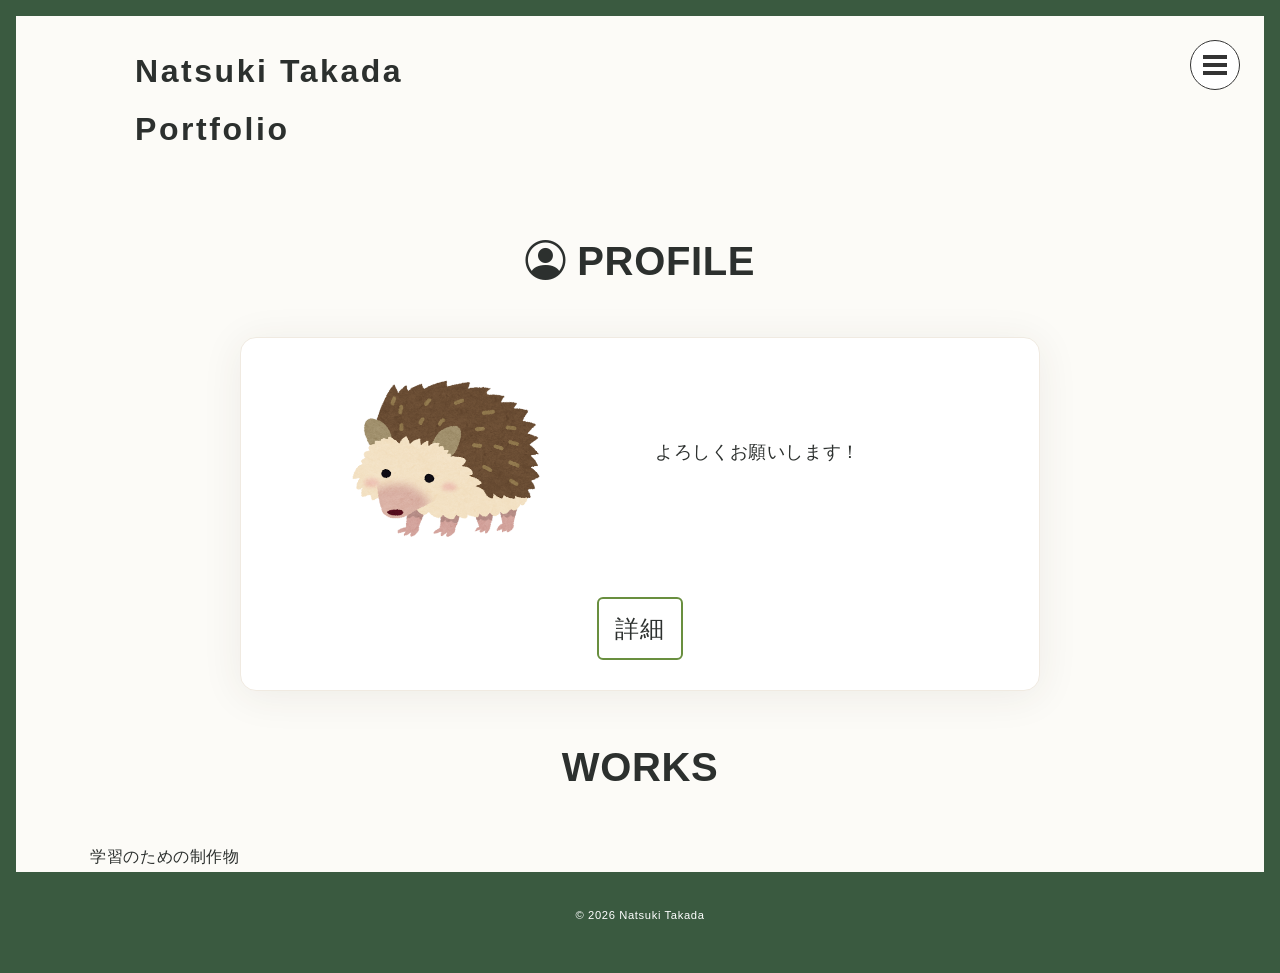
==== index.html @ fc5994f1 "作成中のポートフォリオ" ====
<!DOCTYPE html>
<html lang="ja">

<head>
    <meta charset="UTF-8">
    <meta name="viewport" content="width=device-width, initial-scale=1.0">
    <title>Natsuki Takada Portfolio</title>
    <!-- Bootstrap Icons -->
    <link rel="stylesheet" href="https://cdn.jsdelivr.net/npm/bootstrap-icons@1.13.1/font/bootstrap-icons.min.css">
    <!-- リセットCSS -->
    <link rel="stylesheet" href="css/ress.css">
    <link rel="stylesheet" href="css/style.css">
</head>

<body>
    <!-- header -->
    <header class="page-header wrapper">
        <h1 class="title"><a href="index.html">
                Natsuki Takada<br>
                Portfolio</a>
        </h1>
        <nav>
            <ul class="main-nav">
                <li class="nav-icons"><i class="bi bi-cloud-moon"></i><i class="bi bi-moon-stars"></i></li>
                <li class="nav-menu"><a href="index.html">TOP</a></li>
                <li class="nav-menu"><a href="profile.html">PROFILE</a></li>
                <li class="nav-menu"><a href="creation.html">WORKS</a></li>
            </ul>
        </nav>
        <button type="button" id="navbtn" aria-label="詳細はこちら"></button>
    </header>

    <main class="home-content wrapper">
        <h2 class="page-title"><i class="bi bi-person-circle"></i> PROFILE</h2>
        <div class="profile-card">
            <div class="two-column-wrapper">
                <div class="two-column-image profile">
                    <img src="images/profile.png" alt="プロフィールイラスト">
                </div>
                <div class="two-column-text">
                    <p class="main-text">よろしくお願いします！</p>
                </div>
            </div>
            <div class="go-profile">
                <a class="btn-profile" href="profile.html">詳細</a>
            </div>
        </div>
        <h2 class="page-title">WORKS</h2>
        <div class="works-card">
            <p>学習のための制作物</p>
            <div class="card-wrapper">
            </div>
        </div>
    </main><!-- /.home-content wrapper -->
    <footer>
        <div class="wrapper">
            <p><small>&copy; 2026 Natsuki Takada</small></p>
        </div>
    </footer>
    <script src="js/menu.js"></script>
</body>

</html>
---- css/ress.css ----
/* resset.dev • v6.0.0 */

/* # =================================================================
   # Global selectors
   # ================================================================= */

html {
  box-sizing: border-box;
  -webkit-text-size-adjust: 100%; /* Prevent adjustments of font size after orientation changes in iOS */
  word-break: normal;
  -moz-tab-size: 4;
  tab-size: 4;
}

*,
::before,
::after {
  background-repeat: no-repeat; /* Set `background-repeat: no-repeat` to all elements and pseudo elements */
  box-sizing: inherit;
}

::before,
::after {
  text-decoration: inherit; /* Inherit text-decoration and vertical align to ::before and ::after pseudo elements */
  vertical-align: inherit;
}

* {
  padding: 0; /* Reset `padding` and `margin` of all elements */
  margin: 0;
}

/* # =================================================================
   # General elements
   # ================================================================= */

hr {
  overflow: visible; /* Show the overflow in Edge and IE */
  height: 0; /* Add the correct box sizing in Firefox */
  color: inherit; /* Correct border color in Firefox. */
}

details,
main {
  display: block; /* Render the `main` element consistently in IE. */
}

summary {
  display: list-item; /* Add the correct display in all browsers */
}

small {
  font-size: 80%; /* Set font-size to 80% in `small` elements */
}

[hidden] {
  display: none; /* Add the correct display in IE */
}

abbr[title] {
  border-bottom: none; /* Remove the bottom border in Chrome 57 */
  /* Add the correct text decoration in Chrome, Edge, IE, Opera, and Safari */
  text-decoration: underline;
  text-decoration: underline dotted;
}

a {
  background-color: transparent; /* Remove the gray background on active links in IE 10 */
}

a:active,
a:hover {
  outline-width: 0; /* Remove the outline when hovering in all browsers */
}

code,
kbd,
pre,
samp {
  font-family: monospace, monospace; /* Specify the font family of code elements */
}

pre {
  font-size: 1em; /* Correct the odd `em` font sizing in all browsers */
}

b,
strong {
  font-weight: bolder; /* Add the correct font weight in Chrome, Edge, and Safari */
}

/* https://gist.github.com/unruthless/413930 */
sub,
sup {
  font-size: 75%;
  line-height: 0;
  position: relative;
  vertical-align: baseline;
}

sub {
  bottom: -0.25em;
}

sup {
  top: -0.5em;
}

table {
  border-color: inherit; /* Correct border color in all Chrome, Edge, and Safari. */
  text-indent: 0; /* Remove text indentation in Chrome, Edge, and Safari */
}

iframe {
  border-style: none;
}

/* # =================================================================
   # Accessibility
   # ================================================================= */

/* Specify the progress cursor of updating elements */
[aria-busy='true'] {
  cursor: progress;
}

/* Specify the pointer cursor of trigger elements */
[aria-controls] {
  cursor: pointer;
}

/* # =================================================================
   # Forms
   # ================================================================= */

input {
  border-radius: 0;
}

[type='number']::-webkit-inner-spin-button,
[type='number']::-webkit-outer-spin-button {
  height: auto; /* Correct the cursor style of increment and decrement buttons in Chrome */
}

[type='search'] {
  -webkit-appearance: textfield; /* Correct the odd appearance in Chrome and Safari */
  outline-offset: -2px; /* Correct the outline style in Safari */
}

[type='search']::-webkit-search-decoration {
  -webkit-appearance: none; /* Remove the inner padding in Chrome and Safari on macOS */
}

textarea {
  overflow: auto; /* Internet Explorer 11+ */
  resize: vertical; /* Specify textarea resizability */
}

button,
input,
optgroup,
select,
textarea {
  font: inherit; /* Specify font inheritance of form elements */
}

optgroup {
  font-weight: bold; /* Restore the font weight unset by the previous rule */
}

button {
  overflow: visible; /* Address `overflow` set to `hidden` in IE 8/9/10/11 */
}

button,
select {
  text-transform: none; /* Firefox 40+, Internet Explorer 11- */
}

/* Apply cursor pointer to button elements */
button,
[type='button'],
[type='reset'],
[type='submit'],
[role='button'] {
  cursor: pointer;
}

/* Remove inner padding and border in Firefox 4+ */
button::-moz-focus-inner,
[type='button']::-moz-focus-inner,
[type='reset']::-moz-focus-inner,
[type='submit']::-moz-focus-inner {
  border-style: none;
  padding: 0;
}

/* Replace focus style removed in the border reset above */
button:-moz-focusring,
[type='button']::-moz-focus-inner,
[type='reset']::-moz-focus-inner,
[type='submit']::-moz-focus-inner {
  outline: 1px dotted ButtonText;
}

button,
html [type='button'], /* Prevent a WebKit bug where (2) destroys native `audio` and `video`controls in Android 4 */
[type='reset'],
[type='submit'] {
  -webkit-appearance: button; /* Correct the inability to style clickable types in iOS */
}

/* Remove the default button styling in all browsers */
button,
input,
select,
textarea {
  background-color: transparent;
  border-style: none;
}

a:focus,
button:focus,
input:focus,
select:focus,
textarea:focus {
  outline-width: 0;
}

/* Style select like a standard input */
select {
  -moz-appearance: none; /* Firefox 36+ */
  -webkit-appearance: none; /* Chrome 41+ */
}

select::-ms-expand {
  display: none; /* Internet Explorer 11+ */
}

select::-ms-value {
  color: currentColor; /* Internet Explorer 11+ */
}

legend {
  border: 0; /* Correct `color` not being inherited in IE 8/9/10/11 */
  color: inherit; /* Correct the color inheritance from `fieldset` elements in IE */
  display: table; /* Correct the text wrapping in Edge and IE */
  max-width: 100%; /* Correct the text wrapping in Edge and IE */
  white-space: normal; /* Correct the text wrapping in Edge and IE */
  max-width: 100%; /* Correct the text wrapping in Edge 18- and IE */
}

::-webkit-file-upload-button {
  /* Correct the inability to style clickable types in iOS and Safari */
  -webkit-appearance: button;
  color: inherit;
  font: inherit; /* Change font properties to `inherit` in Chrome and Safari */
}

/* Replace pointer cursor in disabled, not-editable, or otherwise inoperable elements */
[disabled],
[aria-disabled='true'] {
  cursor: default;
}

/* # =================================================================
   # Specify media element style
   # ================================================================= */

img {
  border-style: none; /* Remove border when inside `a` element in IE 8/9/10 */
}

/* Add the correct vertical alignment in Chrome, Firefox, and Opera */
progress {
  vertical-align: baseline;
}
---- css/style.css ----
@charset "UTF-8";

/* BASE #3a5a40
   ACCENT #eab308
   SUB #e2e8f0 */

:root {
    /* メインカラー */
    --color-olive: #3a5a40;
    --color-moss: #698f3f;
    /* アクセントカラー */
    --color-clay-beige: #eab308;
    --color-clay-beige-light: #cca43b;
    /* サブカラー */
    --color-sand-brown: #e2e8f0;
    /* 背景 */
    --color-bg: #FCFBF7;
    /* テキスト */
    --color-text-main: #2c302e;
    --color-text-sub: #0f172a;
}

html {
    font-size: 100%;
    /* スクロールをスムーズに */
    scroll-behavior: smooth;
}

body {
    /* 游ゴシック3つがWindows用、ヒラギノ2つはMac用、メイリオは共通 */
    font-family: "Yu Gothic", "游ゴシック", YuGothic, "Hiragino Sans", "ヒラギノ角ゴシック", "メイリオ", sans-serif;
    /* Windowsでの游ゴシックかすれ対策 */
    font-weight: 500;
    background: var(--color-bg);
    color: var(--color-text-main);
    /* 行間と字間の幅（emは自動で文字の大きさに合わせてくれる） */
    line-height: 1.8;
    letter-spacing: 0.04em;
    position: relative;
    min-height: 100vh;
    /* 周囲を囲む */
    border: 1rem solid var(--color-olive);
    /* 横にはみ出た要素を非表示にする */
    overflow-x: hidden;
}

a {
    /* 下線なし */
    text-decoration: none;
}

.wrapper {
    /* 最大幅1100px */
    max-width: 1100px;
    margin: 0 auto;
}

/* モバイル版 */
@media (max-width: 600px) {
    .wrapper {
        padding: 0 4%;
    }
}

/* ----- ヘッダー ----- */
h1 {
    letter-spacing: 0.16rem;
    padding: 3vh 5vh;
}

h1 a {
    /* 親(h1)の色を引き継ぐ */
    color: inherit;
    display: block;
    cursor: pointer;
}

.page-header {
    display: flex;
    justify-content: space-between;
}

@media (max-width: 600px) {
    .page-header {
        flex-direction: column;
        align-items: center;
    }
}

/* ----- ナビゲーションボタン ----- */
.main-nav {
    position: fixed;
    top: -100%;
    left: 0;
    width: 100%;
    height: 100vh;
    background: rgba(0, 0, 0, 0.9);
    color: rgba(255, 255, 255, 0.95);
    display: flex;
    font-weight: 600;
    /* 縦並びにする */
    flex-direction: column;
    justify-content: center;
    align-items: center;
    /* 初期余白を消して真ん中揃え */
    padding: 0;
    font-size: 1.25rem;
    list-style: none;
    /* 上からスライド */
    transition: top 0.5s;
    /* 他の要素より手前に表示 */
    z-index: 90;
}

/* 切り替わりアイコンのベース設定 */
.bi-cloud-moon,
.bi-moon-stars {
    position: absolute;
    left: 60%;
    top: 15%;
    font-size: 150px;
    transform: translateY(-50%);
    /* なめらかに変化 */
    transition: opacity 0.4s ease-in-out;
}

/* 初期状態（1は見える・0は透明にして隠す） */
.bi-cloud-moon {
    color: rgba(255, 255, 255, 0.55);
    opacity: 1;
}

.bi-moon-stars {
    opacity: 0;
}

/* ホバーしたとき入れ替わる */
.main-nav:has(.nav-menu:hover) .bi-cloud-moon {
    opacity: 0;
}

.main-nav:has(.nav-menu:hover) .bi-moon-stars {
    opacity: 1;
}

.main-nav .nav-menu:not(:last-child) {
    margin-bottom: 30px;
}

.main-nav .nav-menu {
    background: rgba(255, 255, 255, 0.55);
    width: 160px;
    height: 80px;
    border-radius: 50%;
    /* 0.8倍に設定 */
    transform: scale(0.8);
    /* 楕円の形からはみ出たクリックエリアを切り取る */
    overflow: hidden;
    margin: 10px auto;
    transition: transform 0.4s ease-in-out;
}

.main-nav .nav-menu a {
    display: flex;
    width: 100%;
    height: 100%;
    justify-content: center;
    align-items: center;
    text-align: center;
    color: #2c3027;
}

.main-nav .nav-menu:hover {
    background: #fff;
    /* 光の影をつける */
    box-shadow: 0 0 25px rgba(255, 255, 255, 0.7);
    /* 0.8倍から1倍に（大きくなるように見える） */
    transform: scale(1);
}

/* ナビゲーションボタン（開く） */
#navbtn {
    position: fixed;
    top: 40px;
    right: 40px;
    padding: 0;
    outline: none;
    border: 1px solid #333333;
    background: #fff;
    width: 50px;
    height: 50px;
    border-radius: 50%;
    cursor: pointer;
    /* 中央揃えにする */
    display: flex;
    flex-direction: column;
    justify-content: center;
    align-items: center;
    z-index: 100;
}

@media (max-width: 600px) {
    #navbtn {
        top: 20px;
        right: 20px;
    }

}

#navbtn::before,
#navbtn::after {
    content: '';
    /* ボタンの中央に重ねる */
    position: absolute;
    top: 50%;
    left: 50%;
    width: 24px;
    height: 4px;
    background-color: #333333;
    /* transform: translateY(6px); */
    transition: 0.3s ease-in-out;
}

#navbtn::before {
    /* height: 4px;で線の太さが出た分、-10pxと6pxしてずらす */
    transform: translate(-50%, -10px);
    box-shadow: 0 8px #333333;
}

#navbtn::after {
    /* 真ん中より下にずらす */
    transform: translate(-50%, 6px);
}

/* ナビゲーションボタン（閉じる） */
.open #navbtn {
    z-index: 100;
    border: none;
    border-radius: 50%;
}

.open #navbtn::before {
    /* ボタンの真ん中を中心にして回転 */
    transform: translate(-50%, -50%) rotate(-45deg);
    box-shadow: none;
}

.open #navbtn::after {
    /* ボタンの真ん中を中心にして回転 */
    transform: translate(-50%, -50%) rotate(45deg);
    box-shadow: none;
}

/* ナビゲーションメニュー開いたとき */
.open .main-nav {
    top: 0;
}

@media (max-width: 600px) {
    .main-nav {
        font-size: 1.25rem;
    }
}

/* ----- 本文 ----- */

.page-title {
    font-size: 2.5rem;
    /* font-family: ; */
    font-weight: 700;
    text-transform: uppercase;
    font-style: normal;
    margin: 40px 0;
    text-align: center;
}

@media (max-width: 600px) {
    .page-title {
        font-size: 2rem;
    }
}

.profile-card {
    background: #fff;
    border-radius: 16px;
    box-shadow: 0 5px 40px rgba(68, 51, 34, 0.08);
    border: 1px solid #f0eae1;
    padding: 30px;
    max-width: 800px;
    margin: auto;
}

@media (max-width: 600px) {
    .profile-card {
        padding: 24px 16px;
    }
}

.two-column-wrapper {
    display: flex;
    align-items: center;
    gap: 30px;
    margin-bottom: 50px;
}

@media (max-width: 600px) {
    .two-column-wrapper {
        flex-direction: column;
        margin-bottom: 20px;
    }
}

.two-column-image,
.two-column-text {
    /* 画像とテキストの幅を均等に分ける */
    flex: 1;
}

.two-column-image {
    text-align: center;
}

.two-column-image img {
    width: 100%;
    max-width: 200px;
    height: auto;
    display: block;
    margin: 0 auto;
}

@media (max-width: 600px) {
    .two-column-wrapper {
        /* スマホ表示のときは縦並び */
        flex-direction: column;
        margin: 20px;
    }
}

.main-text {
    font-size: 1.125rem;
    margin: 10px 0 20px;
}

/* ボタン */
.go-profile {
    text-align: center;
}

.btn-profile {
    display: inline-block;
    font-size: 1.5rem;
    background: #fff;
    color: var(--color-text-main);
    border: 2px solid var(--color-moss);
    border-radius: 6px;
    padding: 8px 16px;
    margin: auto;
    transition: 0.3s ease-in-out;
}

.btn-profile:hover {
    color: #fff;
    background: var(--color-moss);
}

/* ----- プロフィールページ ----- */
.about-card {
    text-align: center;
}

.skill-card {
    text-align: center;
}

.important-card {
    text-align: center;
}

/* ----- フッター ----- */
footer {
    background: var(--color-olive);
    text-align: center;
    padding: 30px 0;
}

footer p {
    color: #fff;
    font-size: 0.875rem;
}
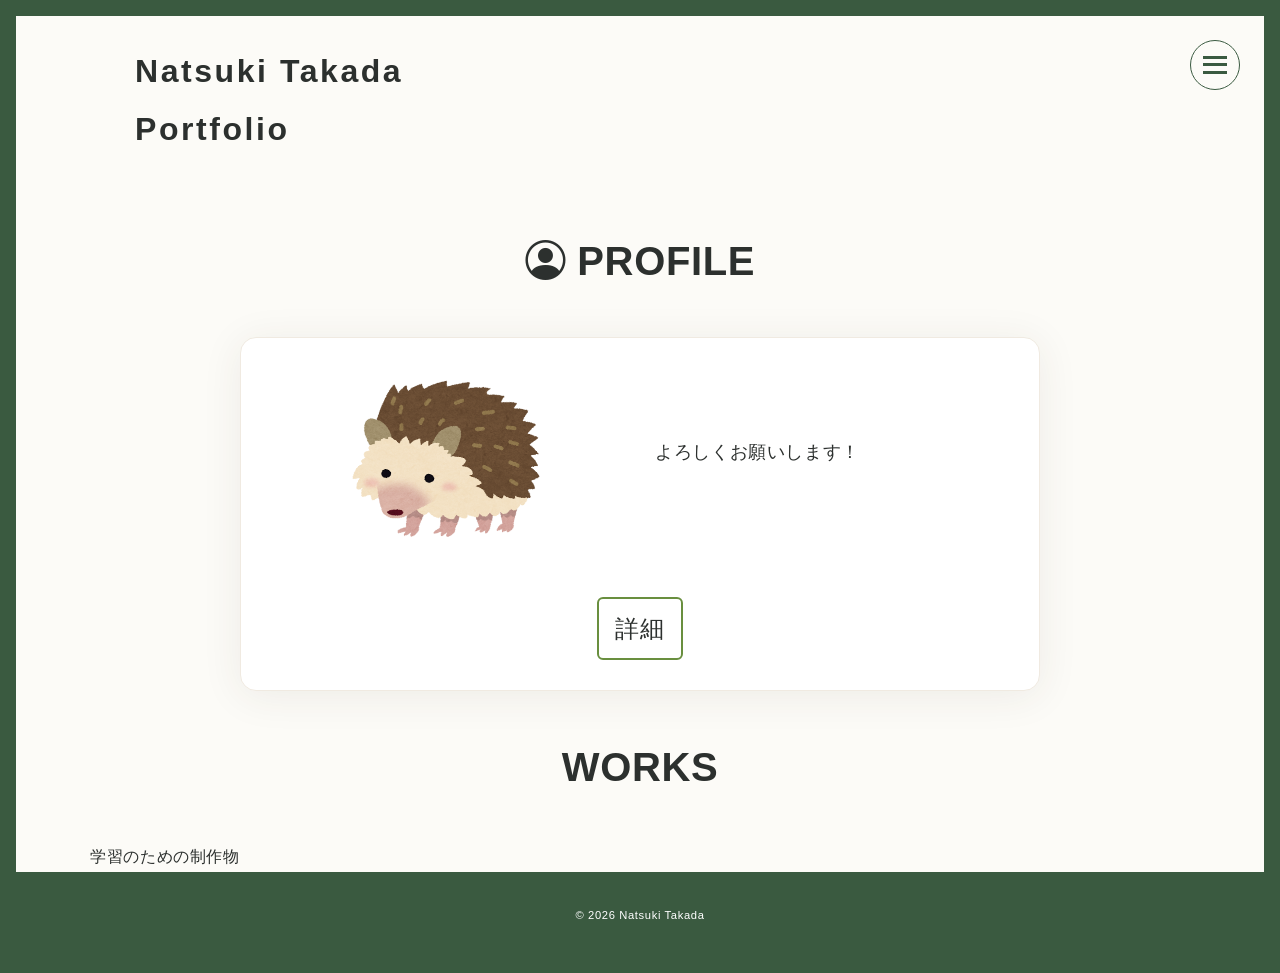
==== commit 57ada377: "ナビゲーションバーの背景色の変更(半透明では文字周りが四角に色が変わっていたため、不透明にし、テーマカラーに変更)" ====
--- a/index.html
+++ b/index.html
@@ -21,7 +21,6 @@
         </h1>
         <nav>
             <ul class="main-nav">
-                <li class="nav-icons"><i class="bi bi-cloud-moon"></i><i class="bi bi-moon-stars"></i></li>
                 <li class="nav-menu"><a href="index.html">TOP</a></li>
                 <li class="nav-menu"><a href="profile.html">PROFILE</a></li>
                 <li class="nav-menu"><a href="creation.html">WORKS</a></li>
--- a/css/style.css
+++ b/css/style.css
@@ -87,95 +87,91 @@
     }
 }
 
-/* ----- ナビゲーションボタン ----- */
+/* メニューを開いたときの背面スクロール防止 */
+html.open {
+    overflow: hidden;
+}
+
+/* ----- ナビゲーションメニュー ----- */
 .main-nav {
     position: fixed;
     top: -100%;
     left: 0;
     width: 100%;
+    /* スマホのツールバー（アドレスバーなど）が出し入れされたときに
+    表示サイズが変化するため、表示崩れを防ぐためdvhも表記 */
     height: 100vh;
-    background: rgba(0, 0, 0, 0.9);
-    color: rgba(255, 255, 255, 0.95);
+    height: 100dvh;
+    background: var(--color-olive);
+    color: var(--color-bg);
     display: flex;
     font-weight: 600;
     /* 縦並びにする */
     flex-direction: column;
     justify-content: center;
     align-items: center;
-    /* 初期余白を消して真ん中揃え */
+    /* 初期余白を消して中央揃え */
     padding: 0;
     font-size: 1.25rem;
     list-style: none;
     /* 上からスライド */
-    transition: top 0.5s;
+    transition: top 0.45s ease-in-out, visibility 0.45s;
     /* 他の要素より手前に表示 */
     z-index: 90;
-}
-
-/* 切り替わりアイコンのベース設定 */
-.bi-cloud-moon,
-.bi-moon-stars {
-    position: absolute;
-    left: 60%;
-    top: 15%;
-    font-size: 150px;
-    transform: translateY(-50%);
-    /* なめらかに変化 */
-    transition: opacity 0.4s ease-in-out;
-}
-
-/* 初期状態（1は見える・0は透明にして隠す） */
-.bi-cloud-moon {
-    color: rgba(255, 255, 255, 0.55);
-    opacity: 1;
-}
-
-.bi-moon-stars {
-    opacity: 0;
-}
-
-/* ホバーしたとき入れ替わる */
-.main-nav:has(.nav-menu:hover) .bi-cloud-moon {
-    opacity: 0;
-}
-
-.main-nav:has(.nav-menu:hover) .bi-moon-stars {
-    opacity: 1;
+    /* 閉じている時はフォーカスさせない */
+    visibility: hidden;
+}
+
+/* ナビゲーションメニュー開いたとき */
+.open .main-nav {
+    top: 0;
+    visibility: visible;
 }
 
 .main-nav .nav-menu:not(:last-child) {
-    margin-bottom: 30px;
-}
-
+    margin-bottom: 24px;
+}
+
+/* 楕円ボタン */
 .main-nav .nav-menu {
-    background: rgba(255, 255, 255, 0.55);
+    /* 背景色を不透明にして文字周りの四角い滲みを防止 */
+    background: var(--color-bg);
     width: 160px;
     height: 80px;
     border-radius: 50%;
-    /* 0.8倍に設定 */
-    transform: scale(0.8);
-    /* 楕円の形からはみ出たクリックエリアを切り取る */
+    /* GPU描画の安定化とスケーリング */
+    transform: scale(0.85) translateZ(0);
+    backface-visibility: hidden;
     overflow: hidden;
     margin: 10px auto;
-    transition: transform 0.4s ease-in-out;
+    transition: transform 0.3s ease, background-color 0.3s ease, box-shadow 0.3s ease;
 }
 
 .main-nav .nav-menu a {
     display: flex;
     width: 100%;
     height: 100%;
+    /* a要素も楕円形にすることで、四角い要素の境界漏れを防止 */
+    border-radius: 50%;
     justify-content: center;
     align-items: center;
     text-align: center;
-    color: #2c3027;
-}
-
+    color: var(--color-olive);
+    font-weight: 700;
+    letter-spacing: 0.06em;
+    transition: color 0.3s ease;
+}
+
+/* ホバー時 */
 .main-nav .nav-menu:hover {
-    background: #fff;
+    background: var(--color-clay-beige);
     /* 光の影をつける */
-    box-shadow: 0 0 25px rgba(255, 255, 255, 0.7);
-    /* 0.8倍から1倍に（大きくなるように見える） */
-    transform: scale(1);
+    box-shadow: 0 0 25px rgba(234, 179, 8, 0.65);
+    transform: scale(1) translateZ(0);
+}
+
+.main-nav .nav-menu:hover a {
+    color: #fff;
 }
 
 /* ナビゲーションボタン（開く） */
@@ -185,8 +181,8 @@
     right: 40px;
     padding: 0;
     outline: none;
-    border: 1px solid #333333;
-    background: #fff;
+    border: 1px solid var(--color-olive);
+    background: var(--color-bg);
     width: 50px;
     height: 50px;
     border-radius: 50%;
@@ -197,6 +193,7 @@
     justify-content: center;
     align-items: center;
     z-index: 100;
+    transition: background-color 0.3s ease, border-color 0.3s ease;
 }
 
 @media (max-width: 600px) {
@@ -204,7 +201,6 @@
         top: 20px;
         right: 20px;
     }
-
 }
 
 #navbtn::before,
@@ -215,45 +211,39 @@
     top: 50%;
     left: 50%;
     width: 24px;
-    height: 4px;
-    background-color: #333333;
-    /* transform: translateY(6px); */
-    transition: 0.3s ease-in-out;
+    height: 3px;
+    background-color: var(--color-olive);
+    transition: transform 0.3s ease-in-out, background-color 0.3s ease, box-shadow 0.3s ease;
 }
 
 #navbtn::before {
-    /* height: 4px;で線の太さが出た分、-10pxと6pxしてずらす */
-    transform: translate(-50%, -10px);
-    box-shadow: 0 8px #333333;
+    transform: translate(-50%, -9px);
+    box-shadow: 0 7px var(--color-olive);
 }
 
 #navbtn::after {
-    /* 真ん中より下にずらす */
     transform: translate(-50%, 6px);
 }
 
-/* ナビゲーションボタン（閉じる） */
+/* ナビゲーションボタン（閉じるボタン） */
 .open #navbtn {
     z-index: 100;
-    border: none;
+    background: transparent;
+    border: 1px solid rgba(252, 251, 247, 0.7);
     border-radius: 50%;
 }
 
 .open #navbtn::before {
-    /* ボタンの真ん中を中心にして回転 */
+    /* ボタンの真ん中を中心にして×に回転させる */
     transform: translate(-50%, -50%) rotate(-45deg);
     box-shadow: none;
+    background-color: var(--color-bg);
 }
 
 .open #navbtn::after {
-    /* ボタンの真ん中を中心にして回転 */
     transform: translate(-50%, -50%) rotate(45deg);
     box-shadow: none;
-}
-
-/* ナビゲーションメニュー開いたとき */
-.open .main-nav {
-    top: 0;
+    background-color: var(--color-bg);
 }
 
 @media (max-width: 600px) {
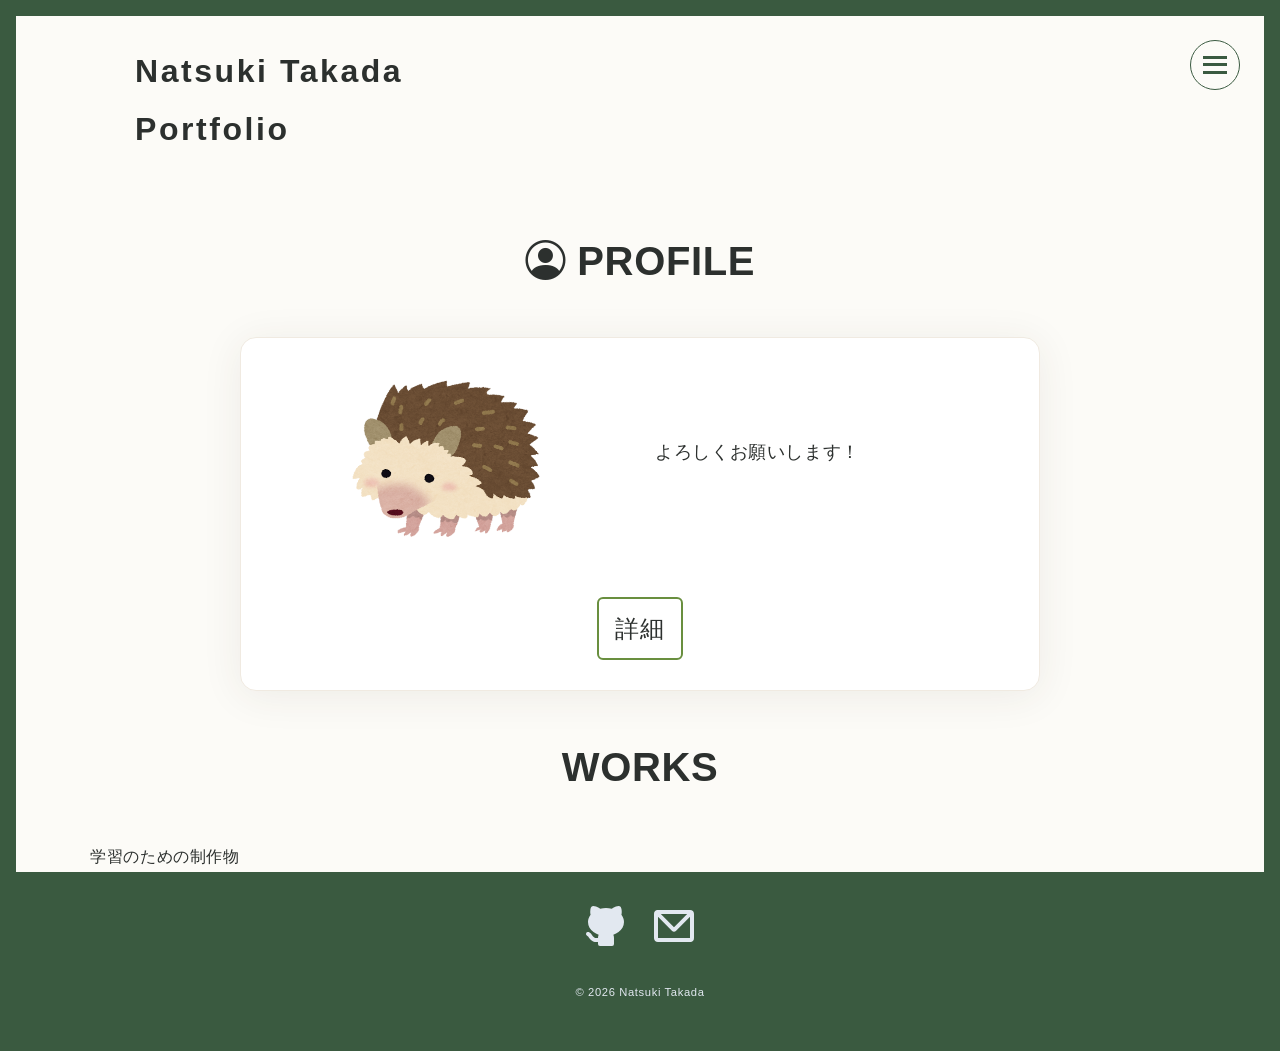
==== commit f14dfd76: "フッターの変更（github.mail欄の追加）" ====
--- a/index.html
+++ b/index.html
@@ -24,6 +24,7 @@
                 <li class="nav-menu"><a href="index.html">TOP</a></li>
                 <li class="nav-menu"><a href="profile.html">PROFILE</a></li>
                 <li class="nav-menu"><a href="creation.html">WORKS</a></li>
+                <li class="nav-menu"><a href="mailto:natsuki.takada03@gmail.com">MAIL</a></li>
             </ul>
         </nav>
         <button type="button" id="navbtn" aria-label="詳細はこちら"></button>
@@ -51,8 +52,39 @@
             </div>
         </div>
     </main><!-- /.home-content wrapper -->
+    
     <footer>
-        <div class="wrapper">
+        <div class="footer-container">
+            <ul class="social-list">
+                <!-- github -->
+                <li>
+                    <a href="#" target="_blank" rel="noopener noreferrer" aria-label="github-icon">
+                        <svg class="social-icon" xmlns='http://www.w3.org/2000/svg' width='48' height='48'
+                            viewBox='0 0 24 24'>
+                            <g id="github_fill" fill='none'>
+                                <path
+                                    d='M24 0v24H0V0zM12.593 23.258l-.011.002-.071.035-.02.004-.014-.004-.071-.035c-.01-.004-.019-.001-.024.005l-.004.01-.017.428.005.02.01.013.104.074.015.004.012-.004.104-.074.012-.016.004-.017-.017-.427c-.002-.01-.009-.017-.017-.018m.265-.113-.013.002-.185.093-.01.01-.003.011.018.43.005.012.008.007.201.093c.012.004.023 0 .029-.008l.004-.014-.034-.614c-.003-.012-.01-.02-.02-.022m-.715.002a.023.023 0 0 0-.027.006l-.006.014-.034.614c0 .012.007.02.017.024l.015-.002.201-.093.01-.008.004-.011.017-.43-.003-.012-.01-.01z' />
+                                <path fill='currentColor'
+                                    d='M7.024 2.31a9.08 9.08 0 0 1 2.125 1.046A11.432 11.432 0 0 1 12 3c.993 0 1.951.124 2.849.355a9.08 9.08 0 0 1 2.124-1.045c.697-.237 1.69-.621 2.28.032.4.444.5 1.188.571 1.756.08.634.099 1.46-.111 2.28C20.516 7.415 21 8.652 21 10c0 2.042-1.106 3.815-2.743 5.043a9.456 9.456 0 0 1-2.59 1.356c.214.49.333 1.032.333 1.601v3a1 1 0 0 1-1 1H9a1 1 0 0 1-1-1v-.991c-.955.117-1.756.013-2.437-.276-.712-.302-1.208-.77-1.581-1.218-.354-.424-.74-1.38-1.298-1.566a1 1 0 0 1 .632-1.898c.666.222 1.1.702 1.397 1.088.48.62.87 1.43 1.63 1.753.313.133.772.22 1.49.122L8 17.98a3.986 3.986 0 0 1 .333-1.581 9.455 9.455 0 0 1-2.59-1.356C4.106 13.815 3 12.043 3 10c0-1.346.483-2.582 1.284-3.618-.21-.82-.192-1.648-.112-2.283l.005-.038c.073-.582.158-1.267.566-1.719.59-.653 1.584-.268 2.28-.031Z' />
+                            </g>
+                        </svg>
+                    </a>
+                </li>
+                <!-- mail -->
+                <li>
+                    <a href="mailto:natsuki.takada03@gmail.com" aria-label="mail-icon">
+                        <svg class="social-icon" xmlns='http://www.w3.org/2000/svg' width='48px' height='48px'
+                            viewBox='0 0 24 24'>
+                            <g id="mail_line" fill='none'>
+                                <path
+                                    d='M24 0v24H0V0zM12.593 23.258l-.011.002-.071.035-.02.004-.014-.004-.071-.035c-.01-.004-.019-.001-.024.005l-.004.01-.017.428.005.02.01.013.104.074.015.004.012-.004.104-.074.012-.016.004-.017-.017-.427c-.002-.01-.009-.017-.017-.018m.265-.113-.013.002-.185.093-.01.01-.003.011.018.43.005.012.008.007.201.093c.012.004.023 0 .029-.008l.004-.014-.034-.614c-.003-.012-.01-.02-.02-.022m-.715.002a.023.023 0 0 0-.027.006l-.006.014-.034.614c0 .012.007.02.017.024l.015-.002.201-.093.01-.008.004-.011.017-.43-.003-.012-.01-.01z' />
+                                <path fill='currentColor'
+                                    d='M20 4a2 2 0 0 1 1.995 1.85L22 6v12a2 2 0 0 1-1.85 1.995L20 20H4a2 2 0 0 1-1.995-1.85L2 18V6a2 2 0 0 1 1.85-1.995L4 4zm0 3.414-6.94 6.94a1.5 1.5 0 0 1-2.12 0L4 7.414V18h16zM18.586 6H5.414L12 12.586z' />
+                            </g>
+                        </svg>
+                    </a>
+                </li>
+            </ul>
             <p><small>&copy; 2026 Natsuki Takada</small></p>
         </div>
     </footer>
--- a/css/style.css
+++ b/css/style.css
@@ -1,18 +1,19 @@
 @charset "UTF-8";
 
-/* BASE #3a5a40
-   ACCENT #eab308
-   SUB #e2e8f0 */
+/* BASE mossgreen #3a5a40
+   ACCENT yellow #eab308
+   SUB icegray #e2e8f0 */
 
 :root {
     /* メインカラー */
-    --color-olive: #3a5a40;
-    --color-moss: #698f3f;
+    --color-moss: #3a5a40;
+    --color-olive: #698f3f;
     /* アクセントカラー */
-    --color-clay-beige: #eab308;
-    --color-clay-beige-light: #cca43b;
+    --color-yellow: #eab308;
+    --color-gold: #cca43b;
+    --color-yellow-shadow: #eab308a6;
     /* サブカラー */
-    --color-sand-brown: #e2e8f0;
+    --color-ice-gray: #e2e8f0;
     /* 背景 */
     --color-bg: #FCFBF7;
     /* テキスト */
@@ -39,7 +40,7 @@
     position: relative;
     min-height: 100vh;
     /* 周囲を囲む */
-    border: 1rem solid var(--color-olive);
+    border: 1rem solid var(--color-moss);
     /* 横にはみ出た要素を非表示にする */
     overflow-x: hidden;
 }
@@ -102,7 +103,7 @@
     表示サイズが変化するため、表示崩れを防ぐためdvhも表記 */
     height: 100vh;
     height: 100dvh;
-    background: var(--color-olive);
+    background: var(--color-moss);
     color: var(--color-bg);
     display: flex;
     font-weight: 600;
@@ -156,7 +157,7 @@
     justify-content: center;
     align-items: center;
     text-align: center;
-    color: var(--color-olive);
+    color: var(--color-moss);
     font-weight: 700;
     letter-spacing: 0.06em;
     transition: color 0.3s ease;
@@ -164,14 +165,14 @@
 
 /* ホバー時 */
 .main-nav .nav-menu:hover {
-    background: var(--color-clay-beige);
+    background: var(--color-yellow);
     /* 光の影をつける */
-    box-shadow: 0 0 25px rgba(234, 179, 8, 0.65);
+    box-shadow: 0 0 25px var(--color-yellow-shadow);
     transform: scale(1) translateZ(0);
 }
 
 .main-nav .nav-menu:hover a {
-    color: #fff;
+    color: var(--color-bg);
 }
 
 /* ナビゲーションボタン（開く） */
@@ -181,7 +182,7 @@
     right: 40px;
     padding: 0;
     outline: none;
-    border: 1px solid var(--color-olive);
+    border: 1px solid var(--color-moss);
     background: var(--color-bg);
     width: 50px;
     height: 50px;
@@ -205,6 +206,7 @@
 
 #navbtn::before,
 #navbtn::after {
+    /* 空の土台を作る指定 */
     content: '';
     /* ボタンの中央に重ねる */
     position: absolute;
@@ -212,24 +214,24 @@
     left: 50%;
     width: 24px;
     height: 3px;
-    background-color: var(--color-olive);
+    background-color: var(--color-moss);
     transition: transform 0.3s ease-in-out, background-color 0.3s ease, box-shadow 0.3s ease;
 }
 
 #navbtn::before {
     transform: translate(-50%, -9px);
-    box-shadow: 0 7px var(--color-olive);
+    box-shadow: 0 7px var(--color-moss);
 }
 
 #navbtn::after {
     transform: translate(-50%, 6px);
 }
 
-/* ナビゲーションボタン（閉じるボタン） */
+/* ナビゲーションボタン（閉じる） */
 .open #navbtn {
     z-index: 100;
     background: transparent;
-    border: 1px solid rgba(252, 251, 247, 0.7);
+    border: 1px solid var(--color-bg);
     border-radius: 50%;
 }
 
@@ -341,7 +343,7 @@
     font-size: 1.5rem;
     background: #fff;
     color: var(--color-text-main);
-    border: 2px solid var(--color-moss);
+    border: 2px solid var(--color-olive);
     border-radius: 6px;
     padding: 8px 16px;
     margin: auto;
@@ -350,7 +352,7 @@
 
 .btn-profile:hover {
     color: #fff;
-    background: var(--color-moss);
+    background: var(--color-olive);
 }
 
 /* ----- プロフィールページ ----- */
@@ -368,12 +370,41 @@
 
 /* ----- フッター ----- */
 footer {
-    background: var(--color-olive);
-    text-align: center;
+    background: var(--color-moss);
+    color: var(--color-ice-gray);
+    /* text-align: center; */
     padding: 30px 0;
 }
 
+.footer-container {
+    max-width: 1100px;
+    margin: 0 auto;
+    display: flex;
+    flex-direction: column;
+    align-items: center;
+    gap: 20px;
+}
+
+/* github.mail */
+.social-list {
+    list-style: none;
+    padding: 0;
+    margin: 0;
+    display: flex;
+    gap: 20px;
+}
+
+.social-icon {
+    color: var(--color-ice-gray);
+    transition: color 0.3s;
+}
+
+.social-icon:hover {
+    color: var(--color-yellow);
+    /* SVGのため、filter: drop-shadow を使用して影を付ける */
+    filter: drop-shadow(0 0 10px var(--color-yellow-shadow));
+}
+
 footer p {
-    color: #fff;
     font-size: 0.875rem;
 }
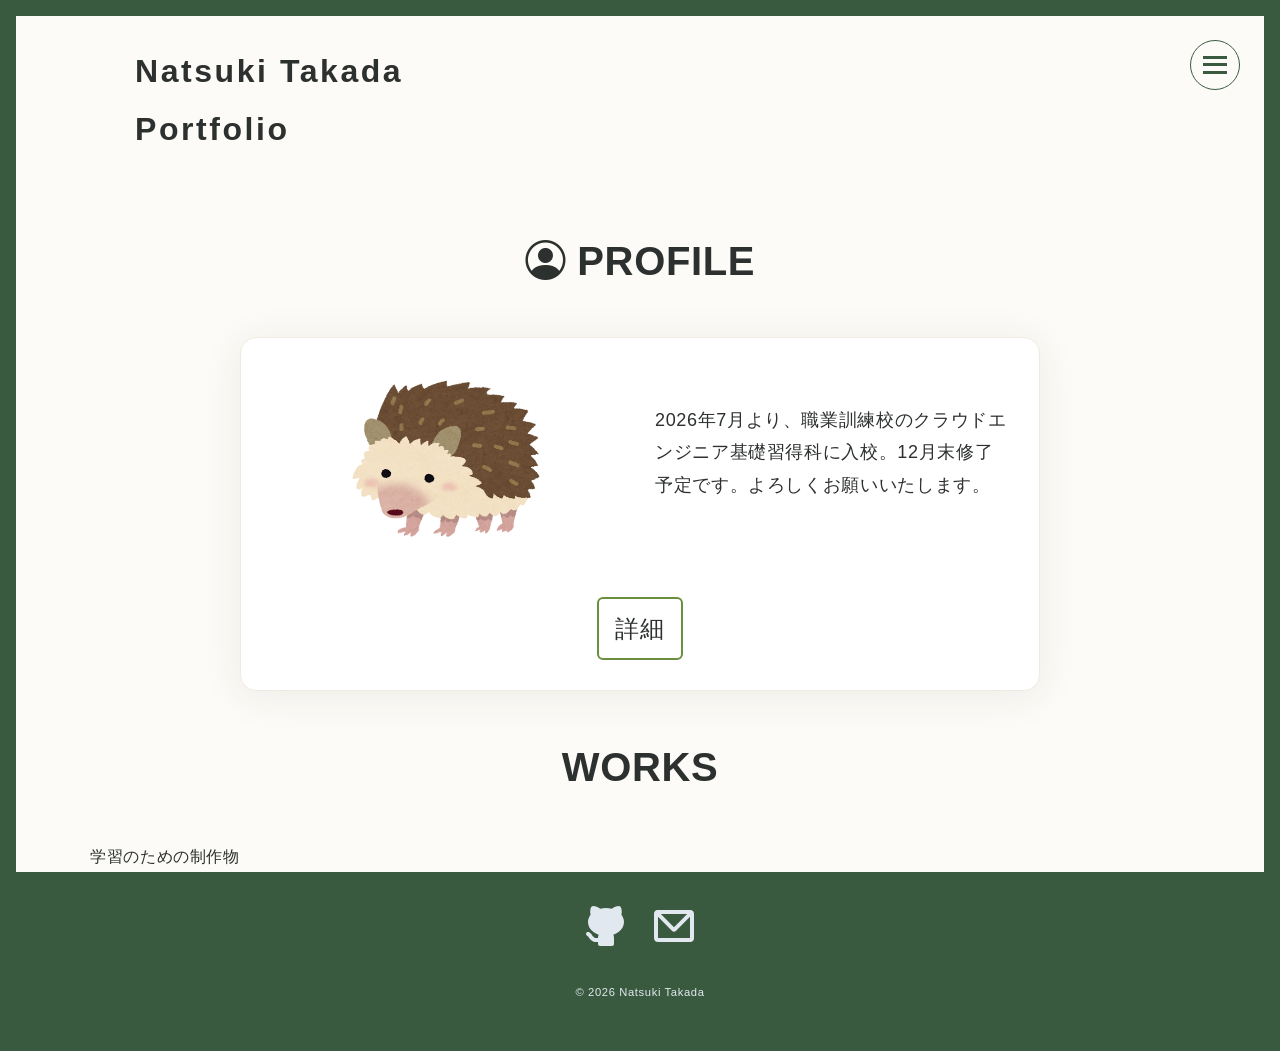
==== commit 26b06f4b: "プロフィールページの編集とabout入力" ====
--- a/index.html
+++ b/index.html
@@ -38,7 +38,7 @@
                     <img src="images/profile.png" alt="プロフィールイラスト">
                 </div>
                 <div class="two-column-text">
-                    <p class="main-text">よろしくお願いします！</p>
+                    <p class="main-text">2026年7月より、職業訓練校のクラウドエンジニア基礎習得科に入校。12月末修了予定です。よろしくお願いいたします。</p>
                 </div>
             </div>
             <div class="go-profile">
@@ -58,7 +58,7 @@
             <ul class="social-list">
                 <!-- github -->
                 <li>
-                    <a href="#" target="_blank" rel="noopener noreferrer" aria-label="github-icon">
+                    <a href="https://github.com/ntk03-bit" target="_blank" rel="noopener noreferrer" aria-label="github-icon">
                         <svg class="social-icon" xmlns='http://www.w3.org/2000/svg' width='48' height='48'
                             viewBox='0 0 24 24'>
                             <g id="github_fill" fill='none'>
--- a/css/style.css
+++ b/css/style.css
@@ -254,7 +254,7 @@
     }
 }
 
-/* ----- 本文 ----- */
+/* ----- main ----- */
 
 .page-title {
     font-size: 2.5rem;
@@ -355,9 +355,33 @@
     background: var(--color-olive);
 }
 
-/* ----- プロフィールページ ----- */
+/* ----- profile ----- */
+.profile-container {
+    background: #fff;
+    border-radius: 16px;
+    box-shadow: 0 5px 40px rgba(68, 51, 34, 0.08);
+    border: 1px solid #f0eae1;
+    padding: 30px;
+    max-width: 800px;
+    margin: auto;
+}
+
+@media (max-width: 600px) {
+    .profile-container {
+        padding: 24px 16px;
+    }
+}
+
 .about-card {
     text-align: center;
+}
+
+.about-card img {
+    width: 65%;
+}
+
+.about-card p {
+    text-align: left;
 }
 
 .skill-card {
